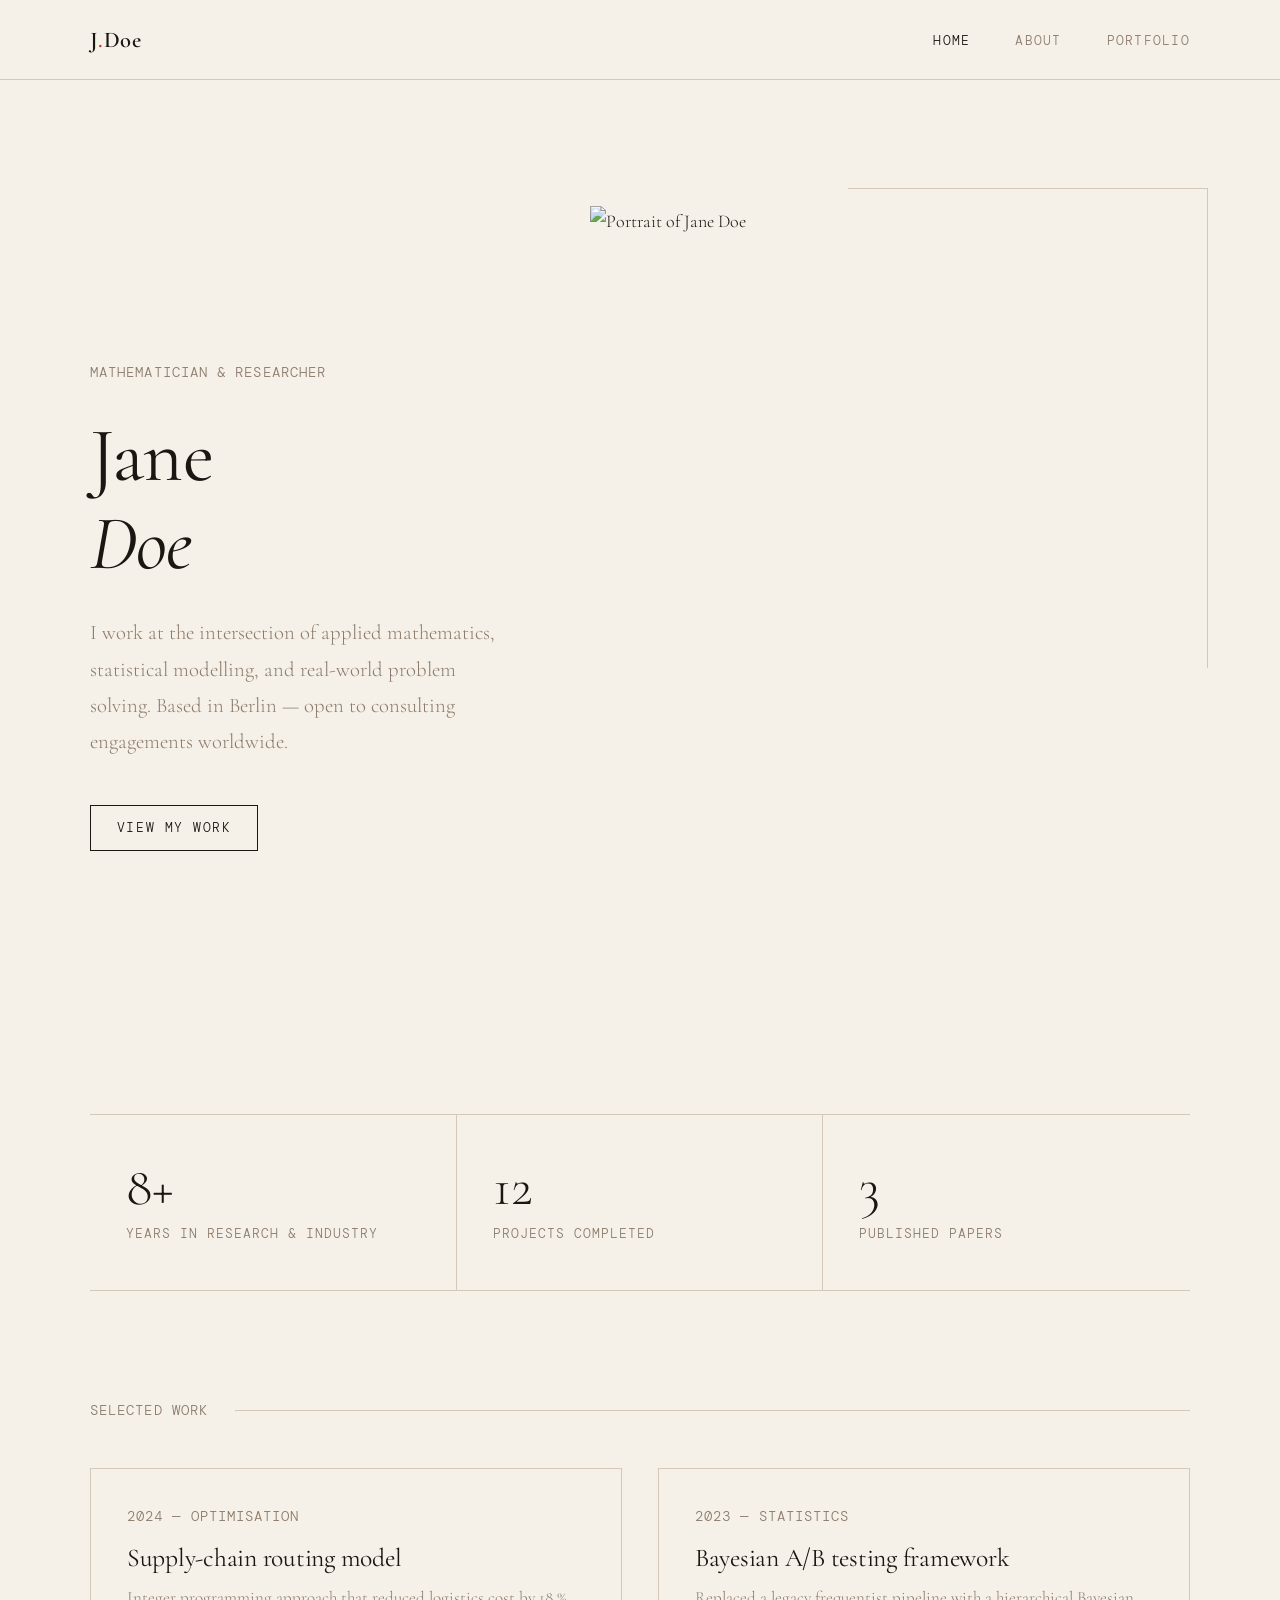
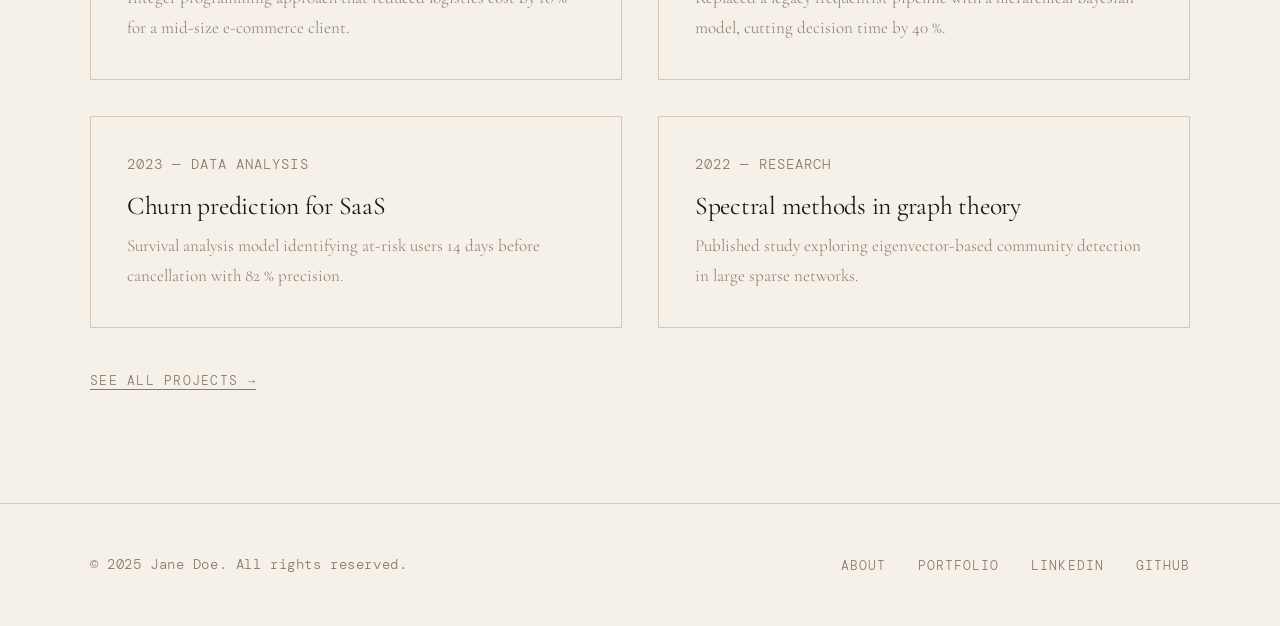
==== index.html @ 0cce4e4b "Initial commit, code from Claude" ====
<!DOCTYPE html>
<html lang="en">
<head>
  <meta charset="UTF-8" />
  <meta name="viewport" content="width=device-width, initial-scale=1.0" />
  <title>Jane Doe — Mathematician</title>
  <meta name="description" content="Personal website of Jane Doe — mathematician, researcher, and consultant." />
  <link rel="icon" href="assets/icons/favicon.ico" />
  <link rel="stylesheet" href="css/style.css" />
</head>
<body class="page-wrapper">

  <!-- ── Navigation ── -->
  <nav>
    <div class="container">
      <a href="index.html" class="nav-logo">J<span>.</span>Doe</a>
      <ul class="nav-links">
        <li><a href="index.html" class="active">Home</a></li>
        <li><a href="about.html">About</a></li>
        <li><a href="portfolio.html">Portfolio</a></li>
      </ul>
    </div>
  </nav>

  <main>
    <div class="container">

      <!-- ── Hero ── -->
      <section class="hero">
        <div class="hero-text">
          <span class="mono">Mathematician &amp; Researcher</span>
          <h1>Jane<br /><em>Doe</em></h1>
          <p>
            I work at the intersection of applied mathematics,
            statistical modelling, and real-world problem solving.
            Based in Berlin — open to consulting engagements worldwide.
          </p>
          <a href="portfolio.html" class="hero-cta">View my work</a>
        </div>

        <div class="hero-image">
          <!-- Replace with your own photo: assets/images/profile.jpg -->
          <img
            src="assets/images/profile-placeholder.jpg"
            alt="Portrait of Jane Doe"
            width="600"
            height="800"
          />
        </div>
      </section>

      <!-- ── Highlights ── -->
      <section class="highlights">
        <div class="highlight-item">
          <div class="number">8+</div>
          <p>Years in research &amp; industry</p>
        </div>
        <div class="highlight-item">
          <div class="number">12</div>
          <p>Projects completed</p>
        </div>
        <div class="highlight-item">
          <div class="number">3</div>
          <p>Published papers</p>
        </div>
      </section>

      <!-- ── Selected work ── -->
      <section>
        <div class="section-label">
          <span class="mono">Selected work</span>
        </div>

        <div class="home-projects">

          <div class="project-card-sm">
            <span class="mono">2024 — Optimisation</span>
            <h3>Supply-chain routing model</h3>
            <p>
              Integer programming approach that reduced logistics cost
              by 18 % for a mid-size e-commerce client.
            </p>
          </div>

          <div class="project-card-sm">
            <span class="mono">2023 — Statistics</span>
            <h3>Bayesian A/B testing framework</h3>
            <p>
              Replaced a legacy frequentist pipeline with a hierarchical
              Bayesian model, cutting decision time by 40 %.
            </p>
          </div>

          <div class="project-card-sm">
            <span class="mono">2023 — Data analysis</span>
            <h3>Churn prediction for SaaS</h3>
            <p>
              Survival analysis model identifying at-risk users
              14 days before cancellation with 82 % precision.
            </p>
          </div>

          <div class="project-card-sm">
            <span class="mono">2022 — Research</span>
            <h3>Spectral methods in graph theory</h3>
            <p>
              Published study exploring eigenvector-based community
              detection in large sparse networks.
            </p>
          </div>

        </div>

        <a href="portfolio.html" class="view-all">See all projects →</a>
      </section>

    </div>
  </main>

  <!-- ── Footer ── -->
  <footer>
    <div class="container">
      <p>© 2025 Jane Doe. All rights reserved.</p>
      <ul class="footer-links">
        <li><a href="about.html">About</a></li>
        <li><a href="portfolio.html">Portfolio</a></li>
        <!-- Add your real links below -->
        <li><a href="https://linkedin.com/in/your-handle" target="_blank" rel="noopener">LinkedIn</a></li>
        <li><a href="https://github.com/your-handle" target="_blank" rel="noopener">GitHub</a></li>
      </ul>
    </div>
  </footer>

</body>
</html>
---- css/style.css ----
/* ============================================================
   GLOBAL STYLES
   ============================================================ */

@import url('https://fonts.googleapis.com/css2?family=Cormorant+Garamond:ital,wght@0,300;0,400;0,600;1,300;1,400&family=DM+Mono:wght@300;400&display=swap');

:root {
  --cream:     #F5F0E8;
  --ink:       #1A1612;
  --warm-mid:  #8C7B6B;
  --accent:    #C0392B;
  --rule:      #D4C9B8;
  --font-serif: 'Cormorant Garamond', Georgia, serif;
  --font-mono:  'DM Mono', 'Courier New', monospace;
}

*, *::before, *::after {
  box-sizing: border-box;
  margin: 0;
  padding: 0;
}

html {
  font-size: 18px;
  scroll-behavior: smooth;
}

body {
  background-color: var(--cream);
  color: var(--ink);
  font-family: var(--font-serif);
  font-weight: 300;
  line-height: 1.75;
  min-height: 100vh;
}

/* ── Typography ── */
h1, h2, h3, h4 {
  font-weight: 400;
  line-height: 1.15;
  letter-spacing: -0.01em;
}

h1 { font-size: clamp(2.8rem, 6vw, 5rem); }
h2 { font-size: clamp(1.8rem, 3.5vw, 2.8rem); }
h3 { font-size: clamp(1.2rem, 2vw, 1.6rem); }

p { max-width: 62ch; }

a {
  color: inherit;
  text-decoration: none;
}

em { font-style: italic; }

/* ── Horizontal rule ── */
hr {
  border: none;
  border-top: 1px solid var(--rule);
  margin: 3rem 0;
}

/* ── Utility ── */
.mono {
  font-family: var(--font-mono);
  font-size: 0.75rem;
  letter-spacing: 0.08em;
  text-transform: uppercase;
  color: var(--warm-mid);
}

.accent { color: var(--accent); }

/* ============================================================
   LAYOUT
   ============================================================ */

.container {
  width: min(1100px, 92vw);
  margin-inline: auto;
}

.page-wrapper {
  display: flex;
  flex-direction: column;
  min-height: 100vh;
}

main {
  flex: 1;
}

/* ============================================================
   NAVIGATION
   ============================================================ */

nav {
  position: sticky;
  top: 0;
  z-index: 100;
  background-color: var(--cream);
  border-bottom: 1px solid var(--rule);
  padding: 1.1rem 0;
  animation: fadeDown 0.6s ease both;
}

nav .container {
  display: flex;
  align-items: center;
  justify-content: space-between;
}

.nav-logo {
  font-family: var(--font-serif);
  font-size: 1.25rem;
  font-weight: 600;
  letter-spacing: 0.02em;
}

.nav-logo span {
  color: var(--accent);
}

.nav-links {
  display: flex;
  gap: 2.5rem;
  list-style: none;
}

.nav-links a {
  font-family: var(--font-mono);
  font-size: 0.7rem;
  letter-spacing: 0.1em;
  text-transform: uppercase;
  color: var(--warm-mid);
  transition: color 0.2s;
}

.nav-links a:hover,
.nav-links a.active {
  color: var(--ink);
}

/* ============================================================
   FOOTER
   ============================================================ */

footer {
  border-top: 1px solid var(--rule);
  padding: 2.5rem 0;
  margin-top: 6rem;
}

footer .container {
  display: flex;
  justify-content: space-between;
  align-items: center;
  flex-wrap: wrap;
  gap: 1rem;
}

footer p {
  font-size: 0.8rem;
  color: var(--warm-mid);
  font-family: var(--font-mono);
  letter-spacing: 0.04em;
  max-width: none;
}

.footer-links {
  display: flex;
  gap: 1.8rem;
  list-style: none;
}

.footer-links a {
  font-family: var(--font-mono);
  font-size: 0.7rem;
  letter-spacing: 0.08em;
  text-transform: uppercase;
  color: var(--warm-mid);
  transition: color 0.2s;
}

.footer-links a:hover {
  color: var(--ink);
}

/* ============================================================
   PAGE HEADER (shared section title style)
   ============================================================ */

.page-header {
  padding: 5rem 0 3rem;
  border-bottom: 1px solid var(--rule);
  margin-bottom: 4rem;
  animation: fadeUp 0.7s ease both;
}

.page-header .mono {
  display: block;
  margin-bottom: 1rem;
}

.page-header h1 em {
  color: var(--warm-mid);
}

/* ============================================================
   INDEX — HERO
   ============================================================ */

.hero {
  display: grid;
  grid-template-columns: 1fr 1fr;
  gap: 4rem;
  align-items: center;
  padding: 7rem 0 6rem;
  animation: fadeUp 0.8s ease both;
}

.hero-text .mono {
  display: block;
  margin-bottom: 1.5rem;
}

.hero-text h1 {
  margin-bottom: 1.5rem;
}

.hero-text p {
  font-size: 1.15rem;
  color: var(--warm-mid);
  margin-bottom: 2.5rem;
}

.hero-cta {
  display: inline-block;
  font-family: var(--font-mono);
  font-size: 0.72rem;
  letter-spacing: 0.12em;
  text-transform: uppercase;
  border: 1px solid var(--ink);
  padding: 0.8em 2em;
  transition: background 0.2s, color 0.2s;
}

.hero-cta:hover {
  background: var(--ink);
  color: var(--cream);
}

.hero-image {
  position: relative;
}

.hero-image img {
  width: 100%;
  aspect-ratio: 3/4;
  object-fit: cover;
  display: block;
  filter: grayscale(20%);
}

/* decorative corner */
.hero-image::before {
  content: '';
  position: absolute;
  top: -1rem;
  right: -1rem;
  width: 60%;
  height: 60%;
  border-top: 1px solid var(--rule);
  border-right: 1px solid var(--rule);
  pointer-events: none;
}

/* ── Highlights row ── */
.highlights {
  display: grid;
  grid-template-columns: repeat(3, 1fr);
  gap: 0;
  border-top: 1px solid var(--rule);
  border-bottom: 1px solid var(--rule);
  margin-bottom: 6rem;
  animation: fadeUp 0.9s 0.1s ease both;
}

.highlight-item {
  padding: 2.5rem 2rem;
  border-right: 1px solid var(--rule);
}

.highlight-item:last-child {
  border-right: none;
}

.highlight-item .number {
  font-size: 3rem;
  font-weight: 300;
  line-height: 1;
  margin-bottom: 0.5rem;
}

.highlight-item p {
  font-family: var(--font-mono);
  font-size: 0.7rem;
  letter-spacing: 0.08em;
  text-transform: uppercase;
  color: var(--warm-mid);
}

/* ── Recent work teaser ── */
.section-label {
  display: flex;
  align-items: center;
  gap: 1.5rem;
  margin-bottom: 2.5rem;
}

.section-label::after {
  content: '';
  flex: 1;
  height: 1px;
  background: var(--rule);
}

.home-projects {
  display: grid;
  grid-template-columns: repeat(2, 1fr);
  gap: 2rem;
  margin-bottom: 2rem;
}

.project-card-sm {
  border: 1px solid var(--rule);
  padding: 2rem;
  transition: border-color 0.2s;
}

.project-card-sm:hover {
  border-color: var(--ink);
}

.project-card-sm .mono {
  display: block;
  margin-bottom: 0.8rem;
}

.project-card-sm h3 {
  margin-bottom: 0.6rem;
}

.project-card-sm p {
  font-size: 0.95rem;
  color: var(--warm-mid);
}

.view-all {
  font-family: var(--font-mono);
  font-size: 0.7rem;
  letter-spacing: 0.1em;
  text-transform: uppercase;
  color: var(--warm-mid);
  text-decoration: underline;
  text-underline-offset: 4px;
  transition: color 0.2s;
}

.view-all:hover { color: var(--ink); }

/* ============================================================
   ABOUT PAGE
   ============================================================ */

.about-grid {
  display: grid;
  grid-template-columns: 5fr 3fr;
  gap: 6rem;
  align-items: start;
  margin-bottom: 5rem;
}

.about-bio h2 {
  margin-bottom: 1.5rem;
}

.about-bio p {
  margin-bottom: 1.2rem;
  color: var(--ink);
}

.about-sidebar {
  position: sticky;
  top: 6rem;
}

.about-photo {
  width: 100%;
  aspect-ratio: 3/4;
  object-fit: cover;
  display: block;
  margin-bottom: 1.5rem;
  filter: grayscale(15%);
}

.sidebar-list {
  list-style: none;
}

.sidebar-list li {
  padding: 0.6rem 0;
  border-bottom: 1px solid var(--rule);
  font-size: 0.9rem;
}

.sidebar-list li:first-child {
  border-top: 1px solid var(--rule);
}

.sidebar-list .label {
  font-family: var(--font-mono);
  font-size: 0.65rem;
  letter-spacing: 0.08em;
  text-transform: uppercase;
  color: var(--warm-mid);
  display: block;
  margin-bottom: 0.15rem;
}

/* ── Skills / areas ── */
.expertise-section {
  margin-bottom: 5rem;
}

.expertise-section h2 {
  margin-bottom: 2rem;
}

.expertise-grid {
  display: grid;
  grid-template-columns: repeat(3, 1fr);
  gap: 1px;
  background: var(--rule);
  border: 1px solid var(--rule);
}

.expertise-item {
  background: var(--cream);
  padding: 1.8rem;
}

.expertise-item h4 {
  margin-bottom: 0.5rem;
  font-size: 1rem;
}

.expertise-item p {
  font-size: 0.88rem;
  color: var(--warm-mid);
}

/* ── CV download ── */
.cv-strip {
  display: flex;
  align-items: center;
  justify-content: space-between;
  border: 1px solid var(--rule);
  padding: 2rem 2.5rem;
  gap: 2rem;
  flex-wrap: wrap;
}

.cv-strip p {
  max-width: none;
  color: var(--warm-mid);
  font-size: 0.95rem;
}

.btn-outline {
  flex-shrink: 0;
  font-family: var(--font-mono);
  font-size: 0.7rem;
  letter-spacing: 0.1em;
  text-transform: uppercase;
  border: 1px solid var(--ink);
  padding: 0.8em 2em;
  transition: background 0.2s, color 0.2s;
  white-space: nowrap;
}

.btn-outline:hover {
  background: var(--ink);
  color: var(--cream);
}

/* ============================================================
   PORTFOLIO PAGE
   ============================================================ */

.portfolio-grid {
  display: grid;
  grid-template-columns: repeat(2, 1fr);
  gap: 3rem 2.5rem;
  margin-bottom: 5rem;
}

.project-card {
  animation: fadeUp 0.6s ease both;
}

.project-card:nth-child(2) { animation-delay: 0.08s; }
.project-card:nth-child(3) { animation-delay: 0.16s; }
.project-card:nth-child(4) { animation-delay: 0.24s; }

.project-thumb {
  width: 100%;
  aspect-ratio: 16/9;
  object-fit: cover;
  display: block;
  margin-bottom: 1.4rem;
  filter: grayscale(10%);
  transition: filter 0.3s;
}

.project-card:hover .project-thumb {
  filter: grayscale(0%);
}

.project-meta {
  display: flex;
  justify-content: space-between;
  align-items: baseline;
  margin-bottom: 0.5rem;
}

.project-card h3 {
  margin-bottom: 0.5rem;
}

.project-card p {
  font-size: 0.95rem;
  color: var(--warm-mid);
  margin-bottom: 1rem;
}

.tag-list {
  display: flex;
  flex-wrap: wrap;
  gap: 0.5rem;
  list-style: none;
}

.tag-list li {
  font-family: var(--font-mono);
  font-size: 0.62rem;
  letter-spacing: 0.08em;
  text-transform: uppercase;
  border: 1px solid var(--rule);
  padding: 0.25em 0.7em;
  color: var(--warm-mid);
}

/* ============================================================
   ANIMATIONS
   ============================================================ */

@keyframes fadeUp {
  from { opacity: 0; transform: translateY(18px); }
  to   { opacity: 1; transform: translateY(0); }
}

@keyframes fadeDown {
  from { opacity: 0; transform: translateY(-10px); }
  to   { opacity: 1; transform: translateY(0); }
}

/* ============================================================
   RESPONSIVE
   ============================================================ */

@media (max-width: 800px) {
  .hero {
    grid-template-columns: 1fr;
    padding: 4rem 0 3rem;
  }
  .hero-image { order: -1; }
  .hero-image img { aspect-ratio: 4/3; }

  .highlights { grid-template-columns: 1fr; }
  .highlight-item { border-right: none; border-bottom: 1px solid var(--rule); }
  .highlight-item:last-child { border-bottom: none; }

  .home-projects { grid-template-columns: 1fr; }

  .about-grid { grid-template-columns: 1fr; gap: 3rem; }
  .about-sidebar { position: static; }

  .expertise-grid { grid-template-columns: 1fr; }

  .portfolio-grid { grid-template-columns: 1fr; }

  .nav-links { gap: 1.5rem; }
}

@media (max-width: 500px) {
  .nav-links { display: none; }
}
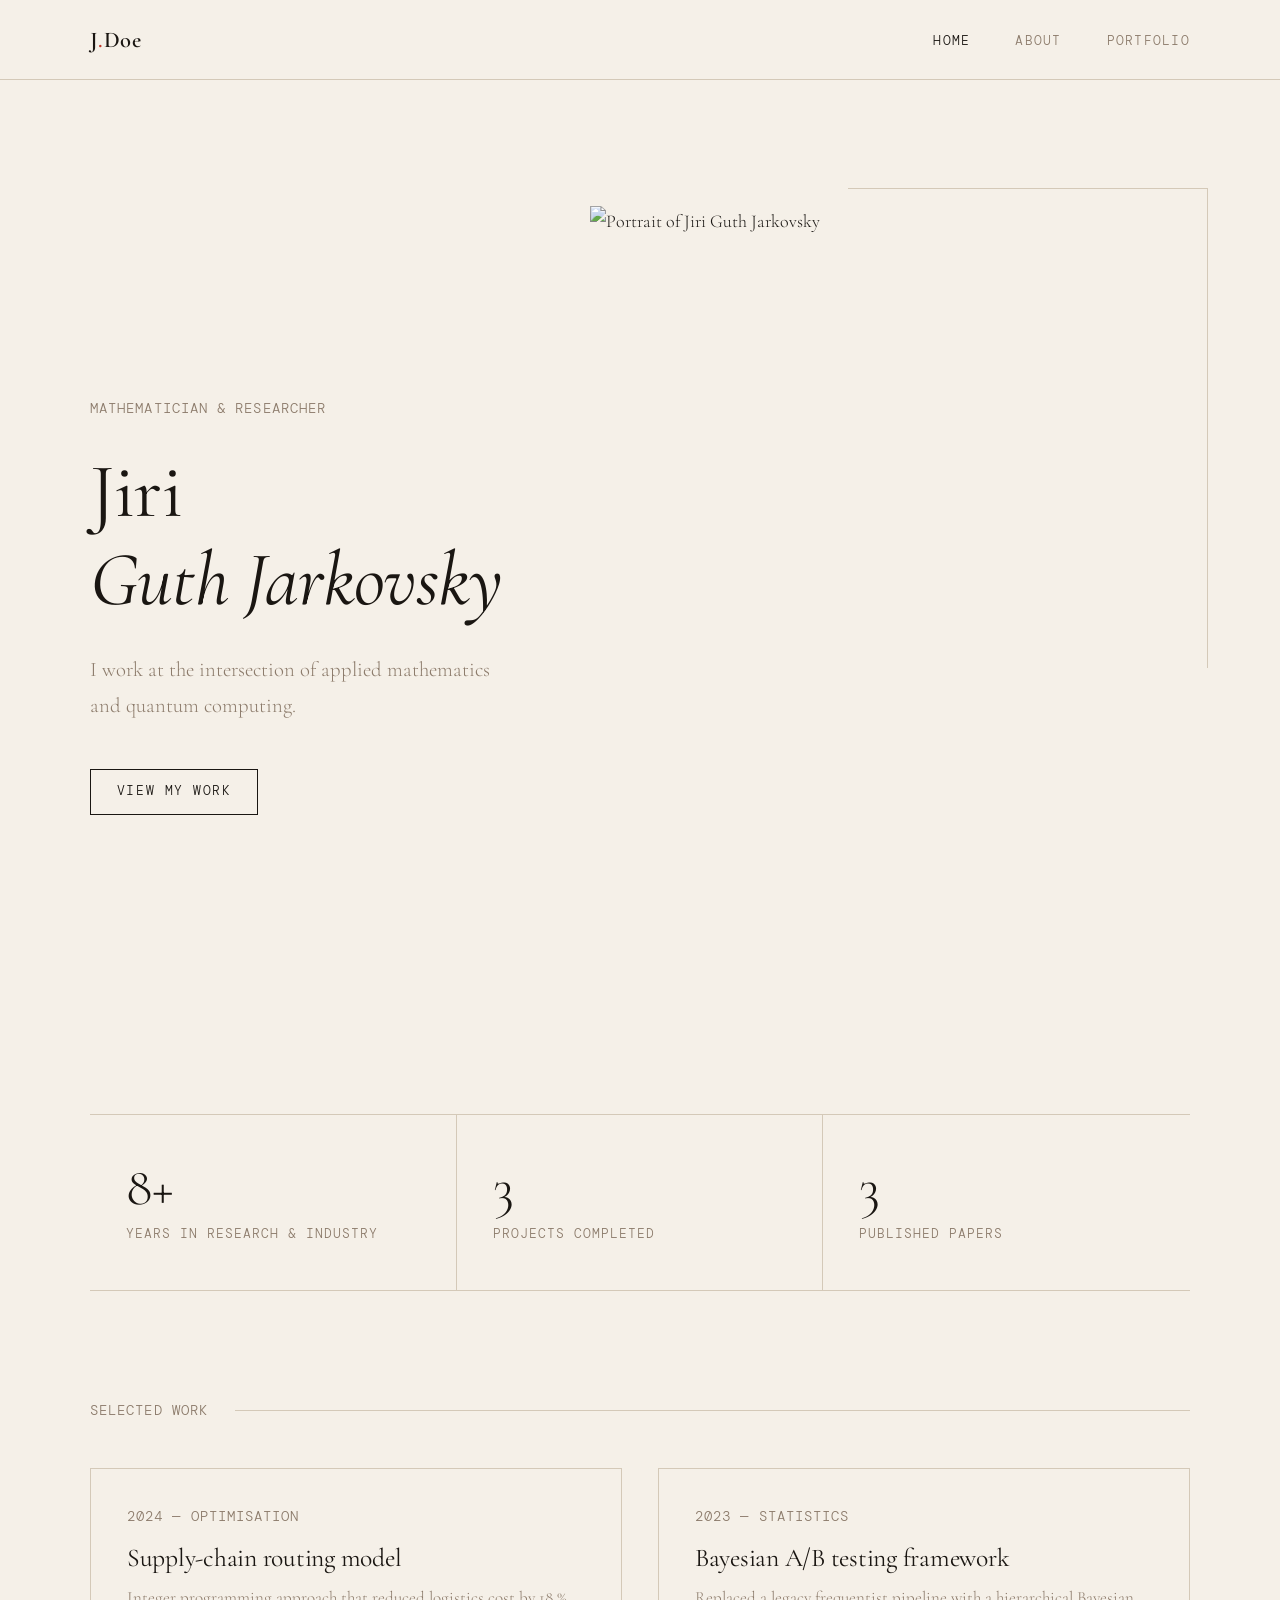
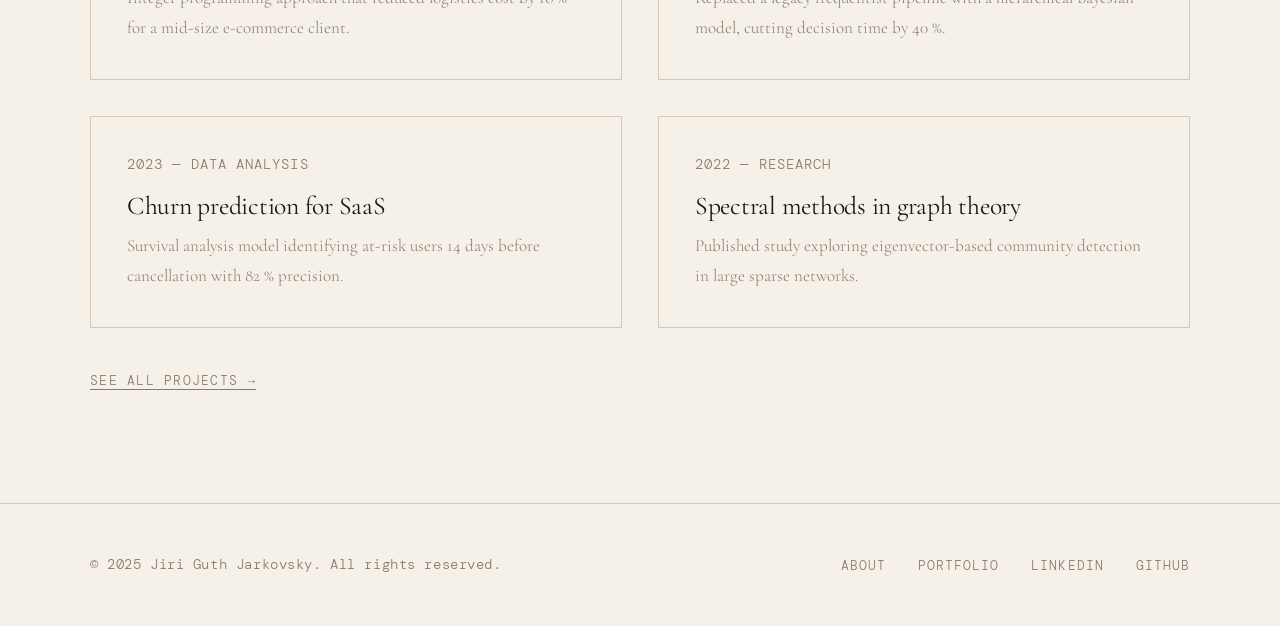
==== commit a40d4563: "Add own details, remove fluff" ====
--- a/index.html
+++ b/index.html
@@ -3,8 +3,8 @@
 <head>
   <meta charset="UTF-8" />
   <meta name="viewport" content="width=device-width, initial-scale=1.0" />
-  <title>Jane Doe — Mathematician</title>
-  <meta name="description" content="Personal website of Jane Doe — mathematician, researcher, and consultant." />
+  <title>Jiri Guth Jarkovsky — Mathematician</title>
+  <meta name="description" content="Personal website of Jiri Guth Jarkovsky — mathematician, researcher, and physicist." />
   <link rel="icon" href="assets/icons/favicon.ico" />
   <link rel="stylesheet" href="css/style.css" />
 </head>
@@ -29,11 +29,9 @@
       <section class="hero">
         <div class="hero-text">
           <span class="mono">Mathematician &amp; Researcher</span>
-          <h1>Jane<br /><em>Doe</em></h1>
+          <h1>Jiri<br /><em>Guth Jarkovsky</em></h1>
           <p>
-            I work at the intersection of applied mathematics,
-            statistical modelling, and real-world problem solving.
-            Based in Berlin — open to consulting engagements worldwide.
+            I work at the intersection of applied mathematics and quantum computing.
           </p>
           <a href="portfolio.html" class="hero-cta">View my work</a>
         </div>
@@ -42,7 +40,7 @@
           <!-- Replace with your own photo: assets/images/profile.jpg -->
           <img
             src="assets/images/profile-placeholder.jpg"
-            alt="Portrait of Jane Doe"
+            alt="Portrait of Jiri Guth Jarkovsky"
             width="600"
             height="800"
           />
@@ -56,7 +54,7 @@
           <p>Years in research &amp; industry</p>
         </div>
         <div class="highlight-item">
-          <div class="number">12</div>
+          <div class="number">3</div>
           <p>Projects completed</p>
         </div>
         <div class="highlight-item">
@@ -120,13 +118,13 @@
   <!-- ── Footer ── -->
   <footer>
     <div class="container">
-      <p>© 2025 Jane Doe. All rights reserved.</p>
+      <p>© 2025 Jiri Guth Jarkovsky. All rights reserved.</p>
       <ul class="footer-links">
         <li><a href="about.html">About</a></li>
         <li><a href="portfolio.html">Portfolio</a></li>
         <!-- Add your real links below -->
-        <li><a href="https://linkedin.com/in/your-handle" target="_blank" rel="noopener">LinkedIn</a></li>
-        <li><a href="https://github.com/your-handle" target="_blank" rel="noopener">GitHub</a></li>
+        <li><a href="https://www.linkedin.com/in/guthjarkovsky/" target="_blank" rel="noopener">LinkedIn</a></li>
+        <li><a href="https://github.com/JiriGuthJarkovsky" target="_blank" rel="noopener">GitHub</a></li>
       </ul>
     </div>
   </footer>
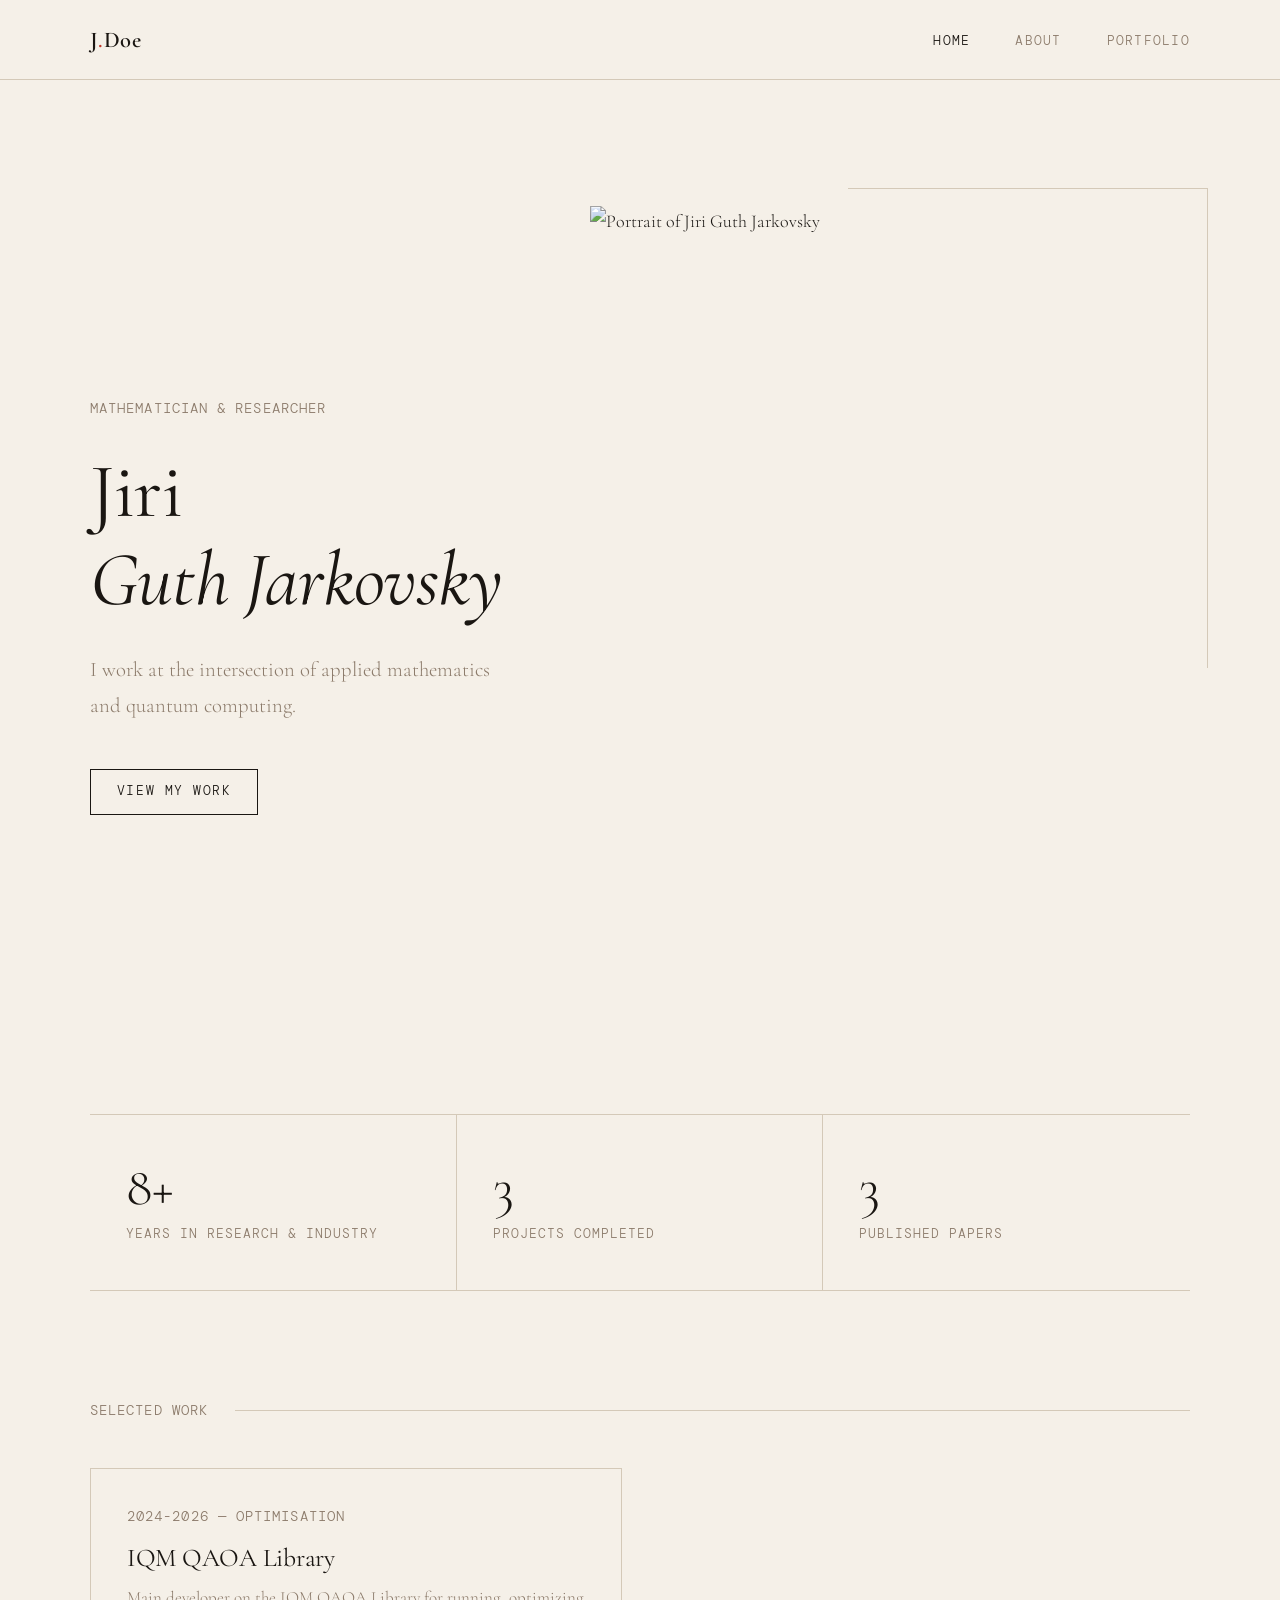
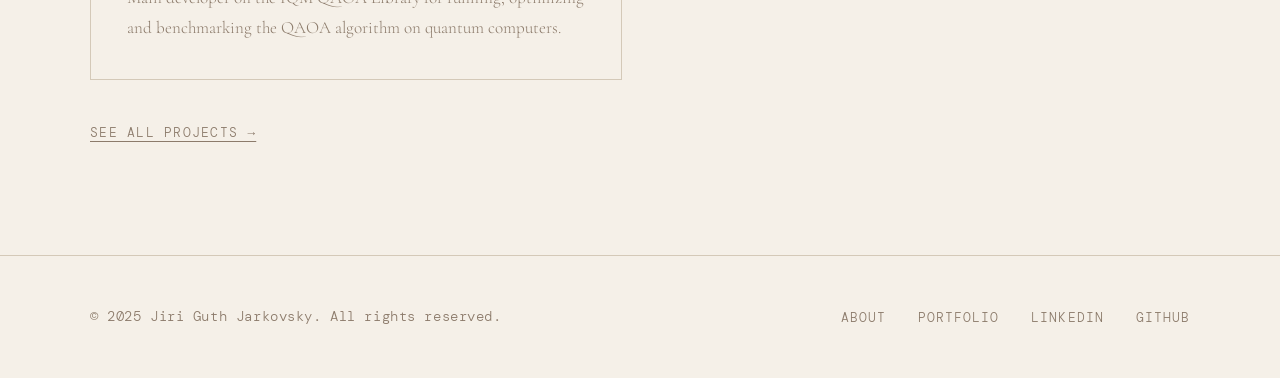
==== commit 163527a7: "Fix name and portfolio examples" ====
--- a/index.html
+++ b/index.html
@@ -72,40 +72,13 @@
         <div class="home-projects">
 
           <div class="project-card-sm">
-            <span class="mono">2024 — Optimisation</span>
-            <h3>Supply-chain routing model</h3>
+            <span class="mono">2024-2026 — Optimisation</span>
+            <h3>IQM QAOA Library</h3>
             <p>
-              Integer programming approach that reduced logistics cost
-              by 18 % for a mid-size e-commerce client.
+              Main developer on the IQM QAOA Library for running, optimizing and benchmarking the QAOA algorithm on quantum computers.
             </p>
           </div>
 
-          <div class="project-card-sm">
-            <span class="mono">2023 — Statistics</span>
-            <h3>Bayesian A/B testing framework</h3>
-            <p>
-              Replaced a legacy frequentist pipeline with a hierarchical
-              Bayesian model, cutting decision time by 40 %.
-            </p>
-          </div>
-
-          <div class="project-card-sm">
-            <span class="mono">2023 — Data analysis</span>
-            <h3>Churn prediction for SaaS</h3>
-            <p>
-              Survival analysis model identifying at-risk users
-              14 days before cancellation with 82 % precision.
-            </p>
-          </div>
-
-          <div class="project-card-sm">
-            <span class="mono">2022 — Research</span>
-            <h3>Spectral methods in graph theory</h3>
-            <p>
-              Published study exploring eigenvector-based community
-              detection in large sparse networks.
-            </p>
-          </div>
 
         </div>
 
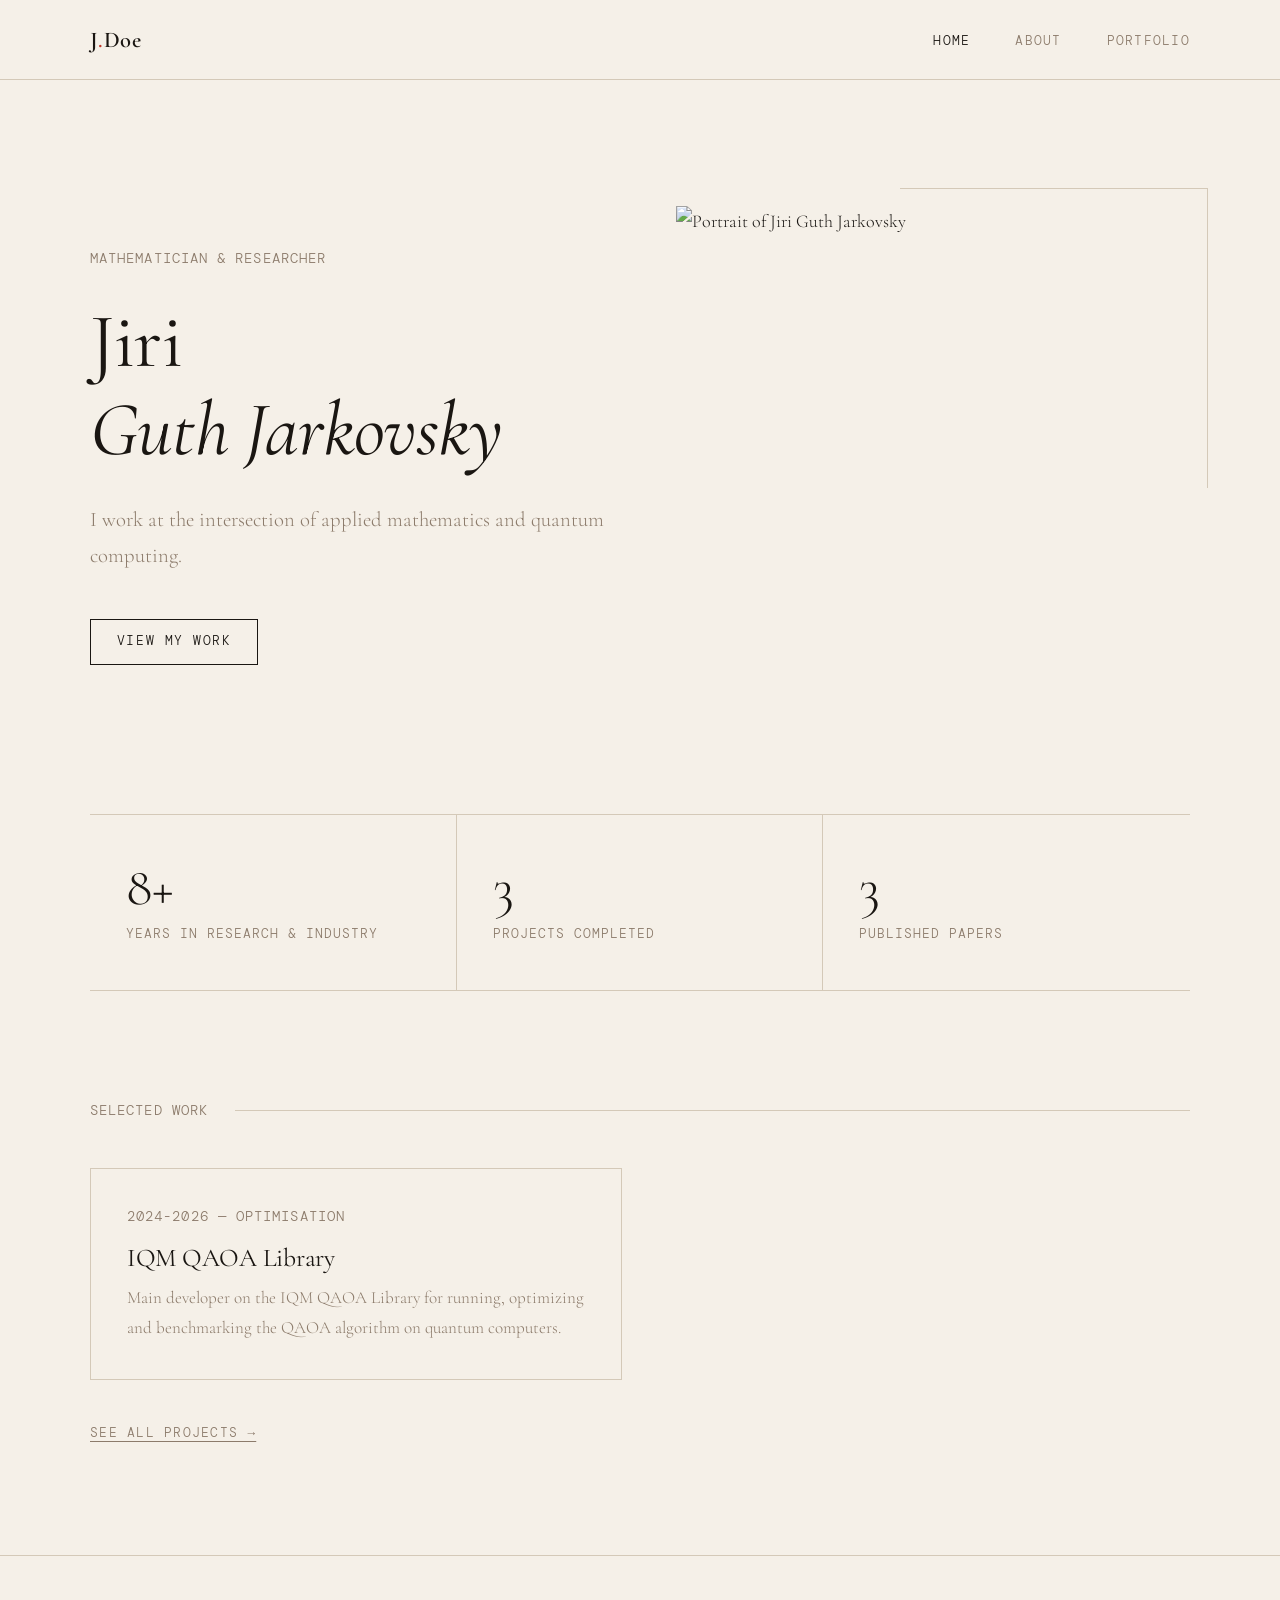
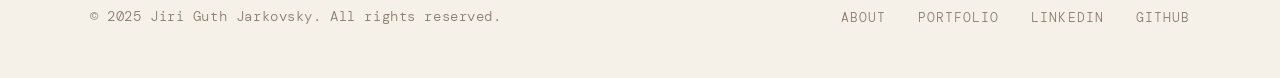
==== commit ce97de55: "Add my photo" ====
--- a/index.html
+++ b/index.html
@@ -41,8 +41,8 @@
           <img
             src="assets/images/profile-placeholder.jpg"
             alt="Portrait of Jiri Guth Jarkovsky"
-            width="600"
-            height="800"
+            width="500"
+            height="500"
           />
         </div>
       </section>
--- a/css/style.css
+++ b/css/style.css
@@ -257,7 +257,7 @@
 
 .hero-image img {
   width: 100%;
-  aspect-ratio: 3/4;
+  aspect-ratio: 1/1;
   object-fit: cover;
   display: block;
   filter: grayscale(20%);
@@ -398,7 +398,7 @@
 
 .about-photo {
   width: 100%;
-  aspect-ratio: 3/4;
+  aspect-ratio: 1/1;
   object-fit: cover;
   display: block;
   margin-bottom: 1.5rem;
@@ -516,7 +516,7 @@
 
 .project-thumb {
   width: 100%;
-  aspect-ratio: 16/9;
+  aspect-ratio: 23/10;
   object-fit: cover;
   display: block;
   margin-bottom: 1.4rem;
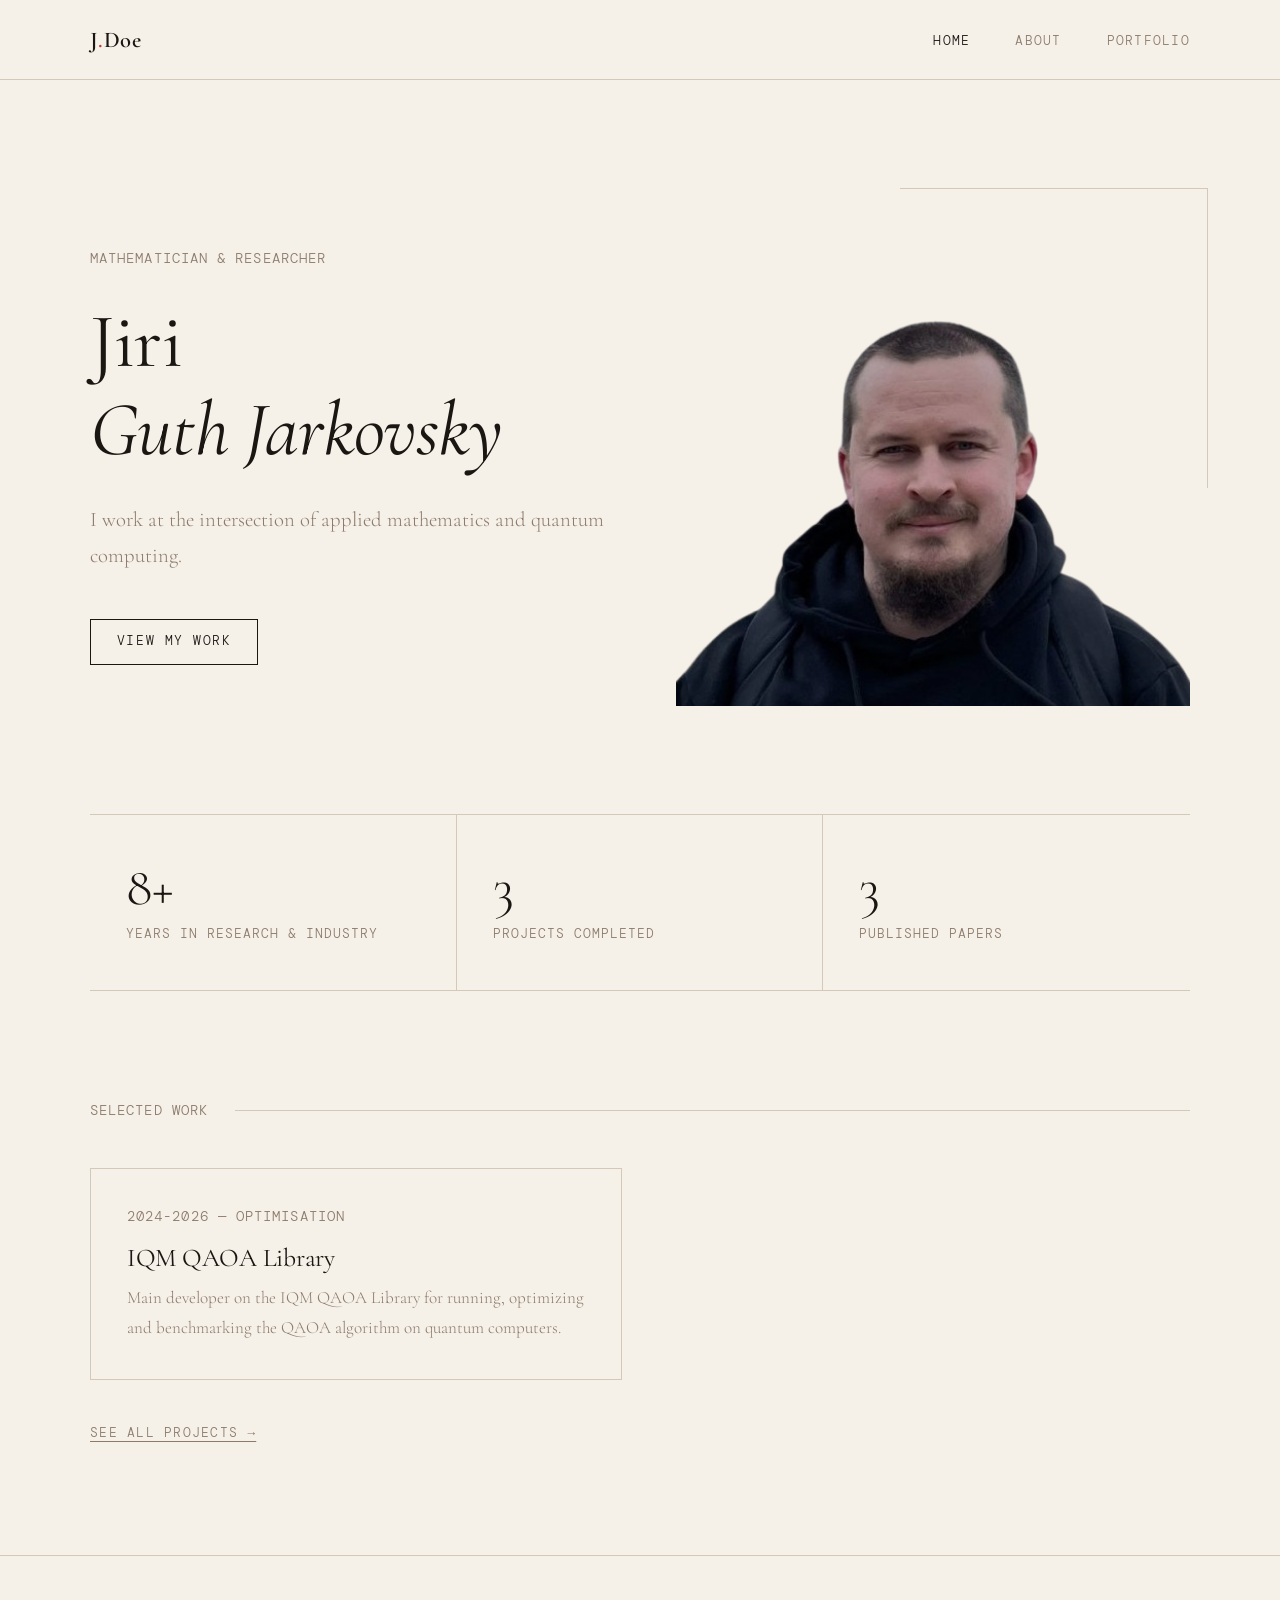
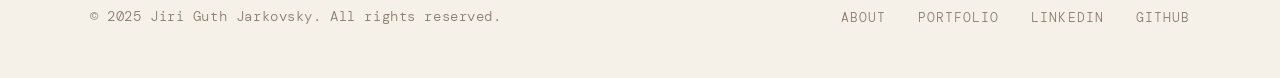
==== commit 778513a3: "Fix photo" ====
--- a/index.html
+++ b/index.html
@@ -37,9 +37,8 @@
         </div>
 
         <div class="hero-image">
-          <!-- Replace with your own photo: assets/images/profile.jpg -->
           <img
-            src="assets/images/profile-placeholder.jpg"
+            src="assets/images/face_photo.png"
             alt="Portrait of Jiri Guth Jarkovsky"
             width="500"
             height="500"
--- a/css/style.css
+++ b/css/style.css
@@ -440,7 +440,7 @@
 
 .expertise-grid {
   display: grid;
-  grid-template-columns: repeat(3, 1fr);
+  grid-template-columns: repeat(2, 1fr);
   gap: 1px;
   background: var(--rule);
   border: 1px solid var(--rule);
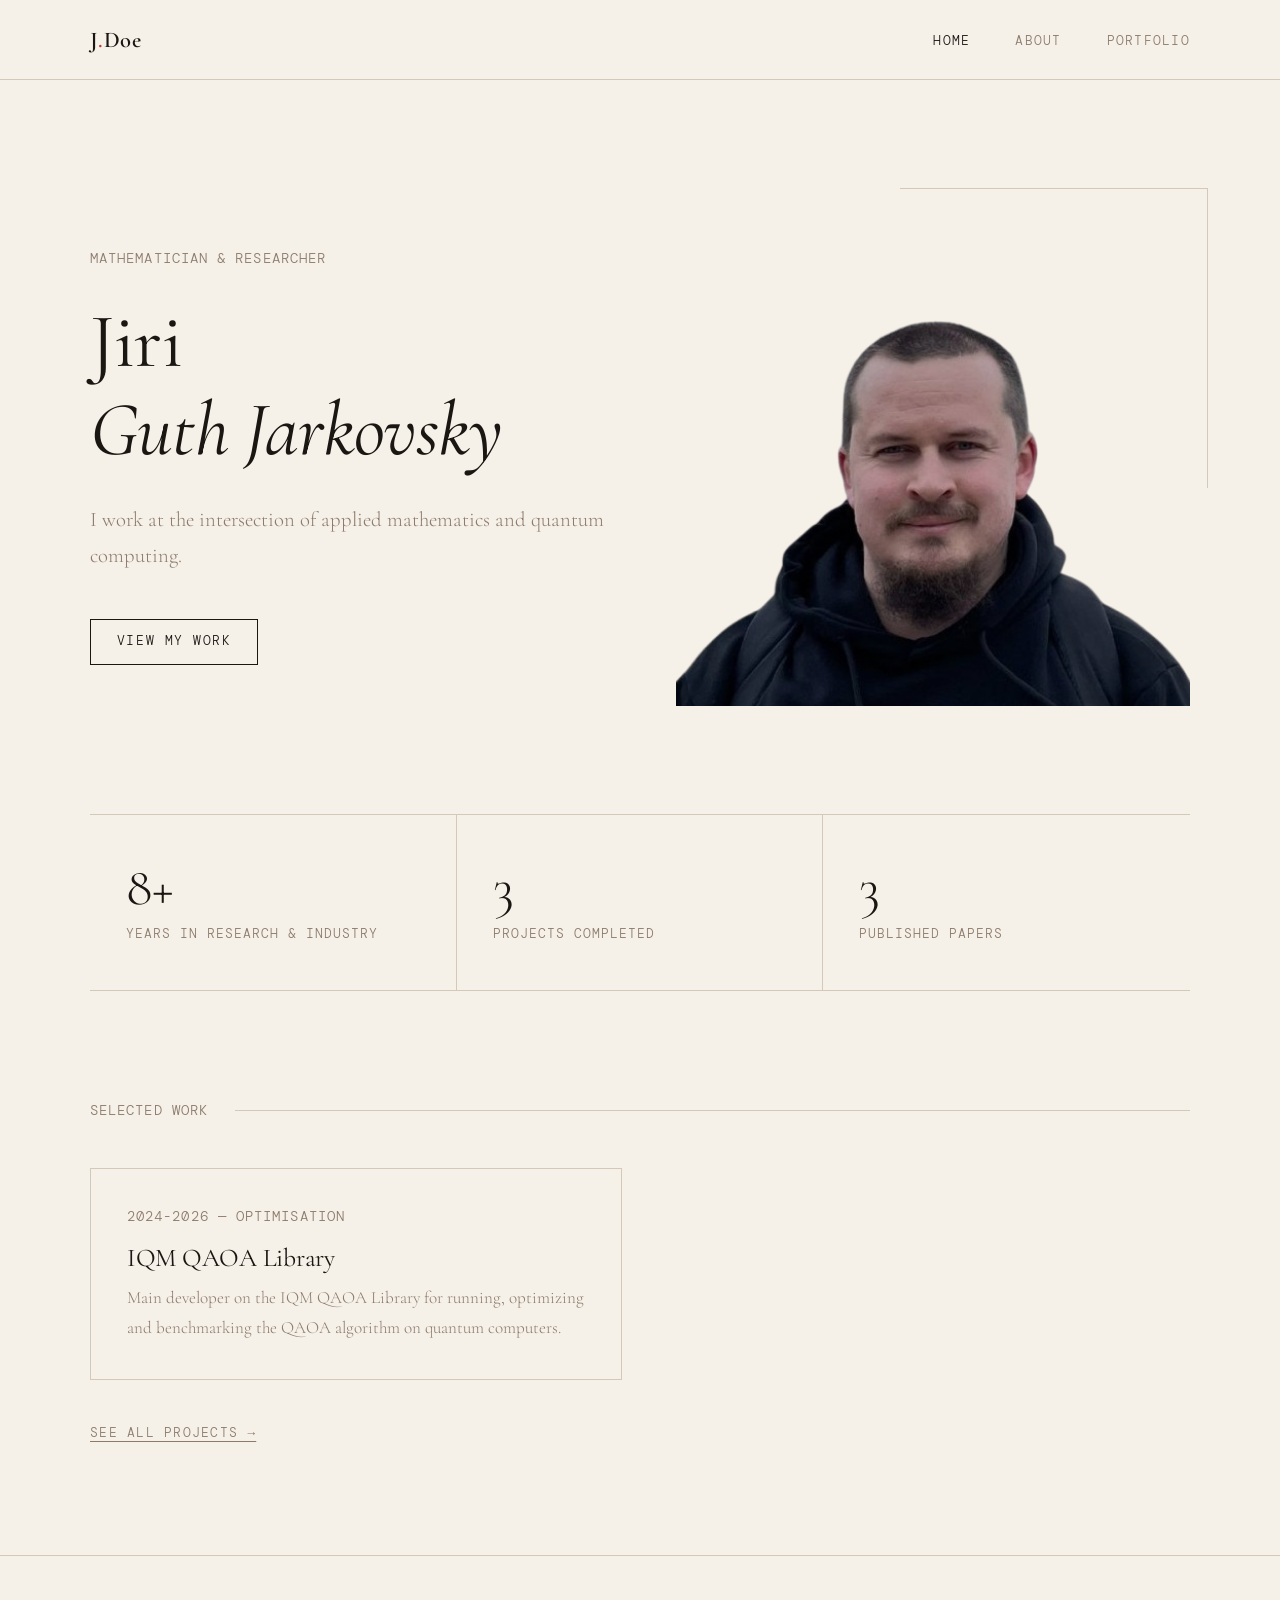
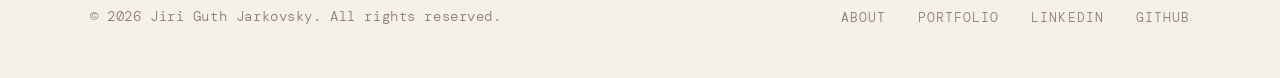
==== commit 7dec78e8: "Fix copyright year" ====
--- a/index.html
+++ b/index.html
@@ -90,7 +90,7 @@
   <!-- ── Footer ── -->
   <footer>
     <div class="container">
-      <p>© 2025 Jiri Guth Jarkovsky. All rights reserved.</p>
+      <p>© 2026 Jiri Guth Jarkovsky. All rights reserved.</p>
       <ul class="footer-links">
         <li><a href="about.html">About</a></li>
         <li><a href="portfolio.html">Portfolio</a></li>
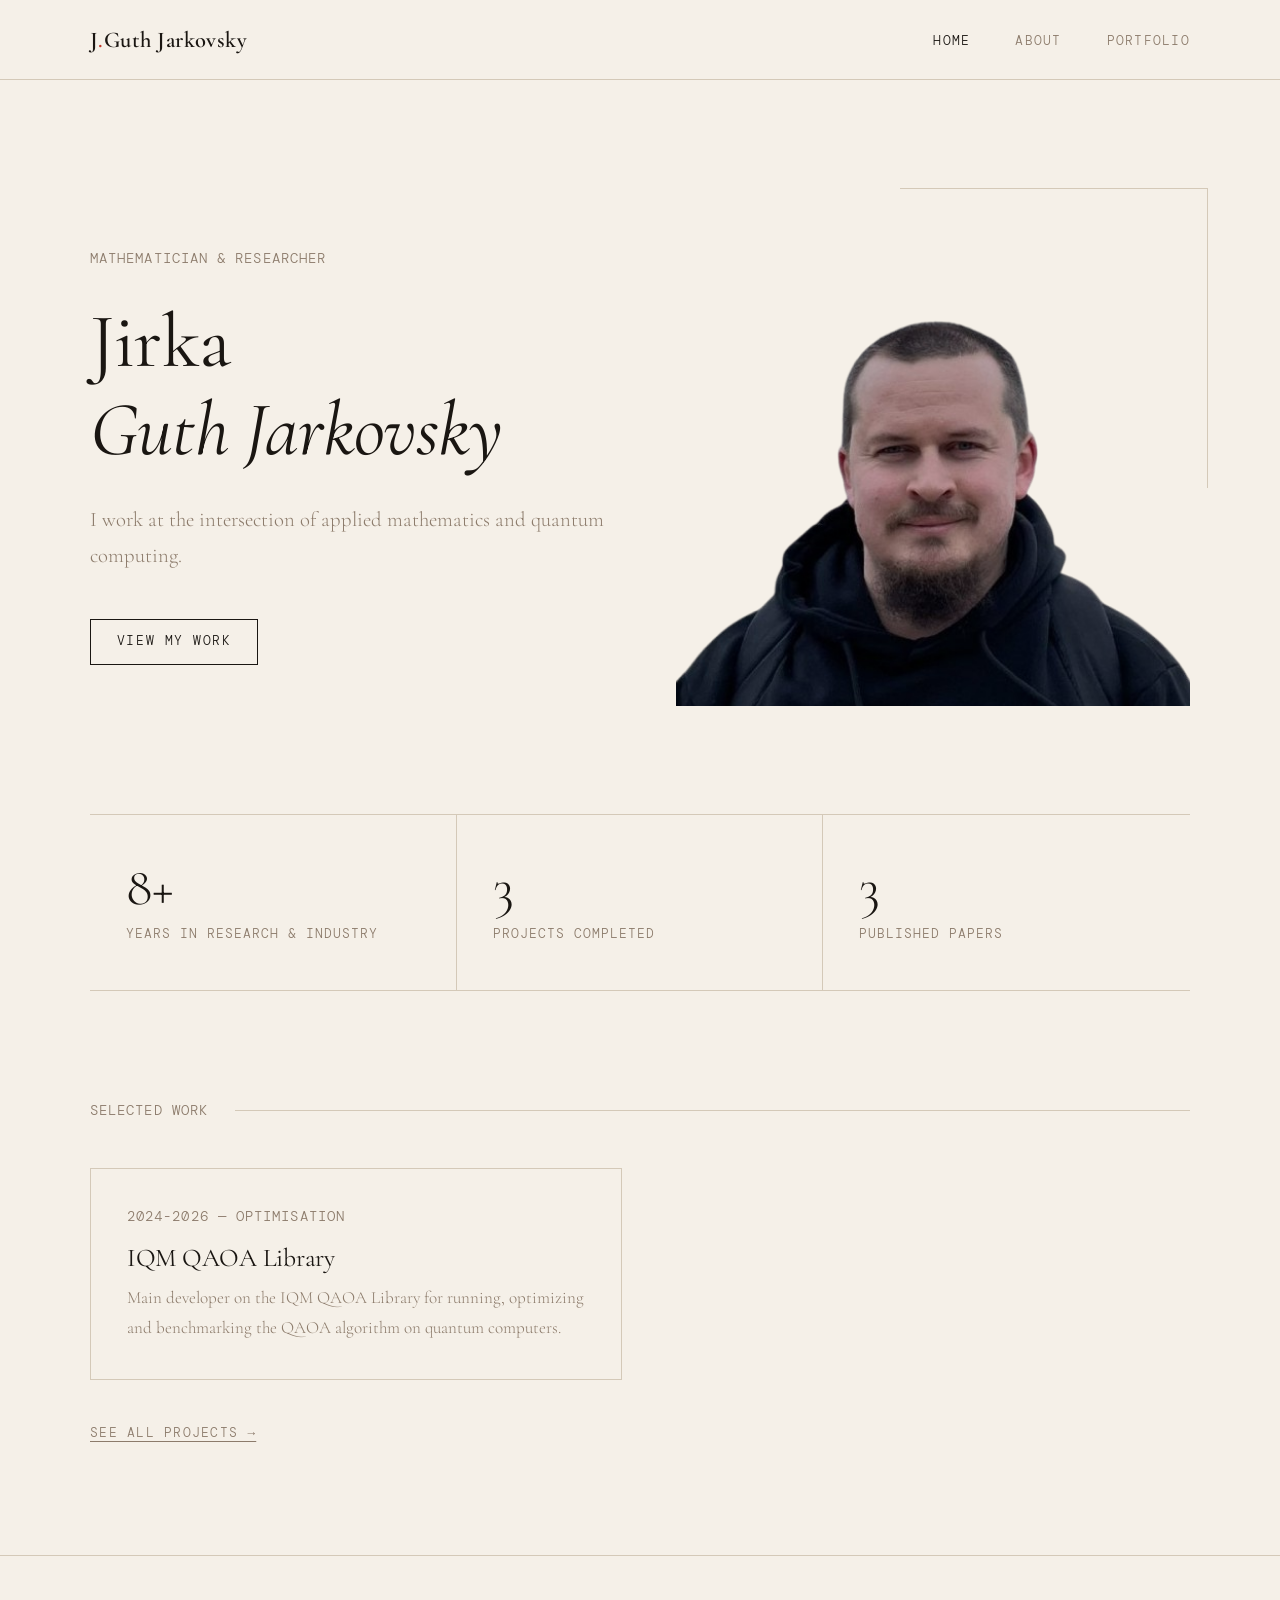
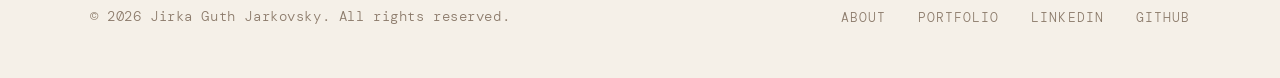
==== commit 38a77521: "Rebranding" ====
--- a/index.html
+++ b/index.html
@@ -3,8 +3,8 @@
 <head>
   <meta charset="UTF-8" />
   <meta name="viewport" content="width=device-width, initial-scale=1.0" />
-  <title>Jiri Guth Jarkovsky — Mathematician</title>
-  <meta name="description" content="Personal website of Jiri Guth Jarkovsky — mathematician, researcher, and physicist." />
+  <title>Jirka Guth Jarkovsky — Mathematician</title>
+  <meta name="description" content="Personal website of Jirka Guth Jarkovsky — mathematician, researcher, and physicist." />
   <link rel="icon" href="assets/icons/favicon.ico" />
   <link rel="stylesheet" href="css/style.css" />
 </head>
@@ -13,7 +13,7 @@
   <!-- ── Navigation ── -->
   <nav>
     <div class="container">
-      <a href="index.html" class="nav-logo">J<span>.</span>Doe</a>
+      <a href="index.html" class="nav-logo">J<span>.</span>Guth Jarkovsky</a>
       <ul class="nav-links">
         <li><a href="index.html" class="active">Home</a></li>
         <li><a href="about.html">About</a></li>
@@ -29,7 +29,7 @@
       <section class="hero">
         <div class="hero-text">
           <span class="mono">Mathematician &amp; Researcher</span>
-          <h1>Jiri<br /><em>Guth Jarkovsky</em></h1>
+          <h1>Jirka<br /><em>Guth Jarkovsky</em></h1>
           <p>
             I work at the intersection of applied mathematics and quantum computing.
           </p>
@@ -39,7 +39,7 @@
         <div class="hero-image">
           <img
             src="assets/images/face_photo.png"
-            alt="Portrait of Jiri Guth Jarkovsky"
+            alt="Portrait of Jirka Guth Jarkovsky"
             width="500"
             height="500"
           />
@@ -90,7 +90,7 @@
   <!-- ── Footer ── -->
   <footer>
     <div class="container">
-      <p>© 2026 Jiri Guth Jarkovsky. All rights reserved.</p>
+      <p>© 2026 Jirka Guth Jarkovsky. All rights reserved.</p>
       <ul class="footer-links">
         <li><a href="about.html">About</a></li>
         <li><a href="portfolio.html">Portfolio</a></li>
--- a/css/style.css
+++ b/css/style.css
@@ -400,6 +400,7 @@
   width: 100%;
   aspect-ratio: 1/1;
   object-fit: cover;
+  object-position: center top;
   display: block;
   margin-bottom: 1.5rem;
   filter: grayscale(15%);
